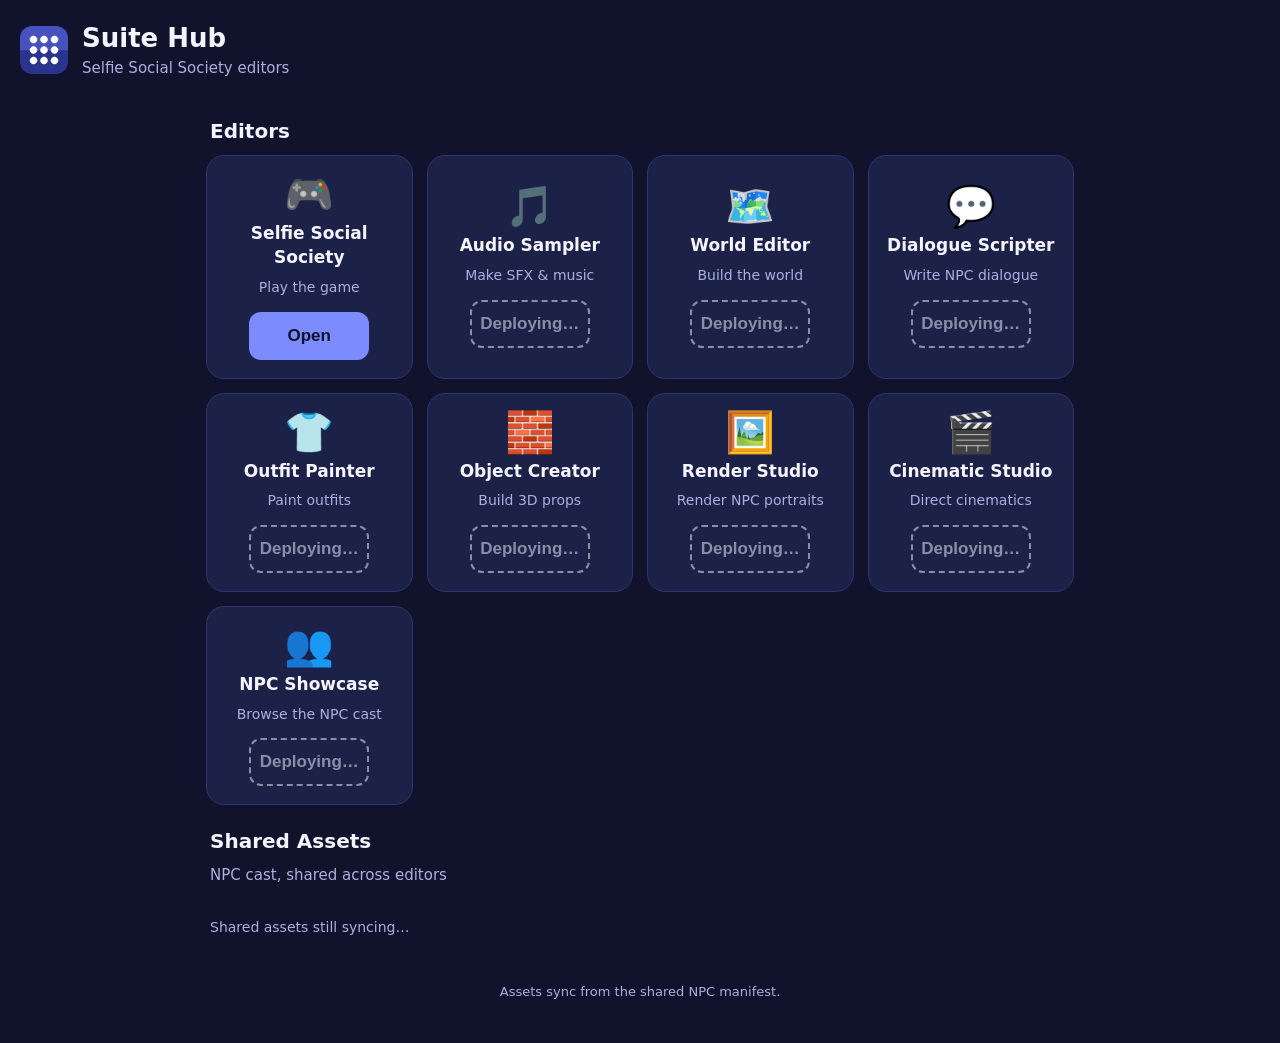
==== index.html @ 23fa48f7 "Suite Hub v1: launcher grid (registry.json), shared NPC asset shelf, PWA installable" ====
<!DOCTYPE html>
<html lang="en">
<head>
<meta charset="utf-8">
<meta name="viewport" content="width=device-width, initial-scale=1, viewport-fit=cover">
<title>Suite Hub</title>
<meta name="theme-color" content="#2b348c">
<meta name="description" content="Launcher for the Selfie Social Society editor suite.">
<link rel="manifest" href="./manifest.webmanifest">
<link rel="apple-touch-icon" href="./icons/apple-touch-icon.png">
<link rel="icon" type="image/png" sizes="192x192" href="./icons/icon-192.png">
<link rel="stylesheet" href="./styles.css">
</head>
<body>
<header class="hub-header">
  <img class="hub-logo" src="./icons/icon-192.png" alt="" width="48" height="48">
  <div>
    <h1>Suite Hub</h1>
    <p class="sub">Selfie Social Society editors</p>
  </div>
</header>

<main>
  <section aria-label="Editors">
    <h2>Editors</h2>
    <div id="launcher-grid" class="grid" role="list"></div>
  </section>

  <section aria-label="Shared assets">
    <h2>Shared Assets</h2>
    <p class="shelf-note">NPC cast, shared across editors</p>
    <div id="asset-shelf" class="shelf" role="list"></div>
    <p id="shelf-status" class="status" role="status"></p>
  </section>
</main>

<footer class="hub-footer">
  <p>Assets sync from the shared NPC manifest.</p>
</footer>

<script src="./app.js" defer></script>
<script>
if ("serviceWorker" in navigator) {
  window.addEventListener("load", function () {
    navigator.serviceWorker.register("./sw.js").catch(function () {});
  });
}
</script>
</body>
</html>
---- styles.css ----
:root {
  --bg: #10132b;
  --card: #1c2148;
  --card-edge: #2e3570;
  --text: #f4f5ff;
  --muted: #aab0e0;
  --accent: #7c8cff;
  --pending: #8a8fa8;
  --radius: 18px;
}
* { box-sizing: border-box; }
html, body { margin: 0; padding: 0; }
body {
  background: var(--bg);
  color: var(--text);
  font-family: system-ui, -apple-system, "Segoe UI", sans-serif;
  font-size: 18px;
  line-height: 1.4;
  min-height: 100vh;
  -webkit-text-size-adjust: 100%;
}
.hub-header {
  display: flex;
  align-items: center;
  gap: 14px;
  padding: 20px 20px 8px;
}
.hub-logo { border-radius: 12px; }
.hub-header h1 { margin: 0; font-size: 26px; }
.sub { margin: 2px 0 0; color: var(--muted); font-size: 15px; }
main { padding: 8px 16px 32px; max-width: 900px; margin: 0 auto; }
h2 { font-size: 20px; margin: 22px 4px 10px; }
.grid {
  display: grid;
  grid-template-columns: repeat(auto-fill, minmax(150px, 1fr));
  gap: 14px;
}
.card {
  background: var(--card);
  border: 1px solid var(--card-edge);
  border-radius: var(--radius);
  padding: 18px 14px;
  text-align: center;
  min-height: 150px;
  display: flex;
  flex-direction: column;
  align-items: center;
  justify-content: center;
  gap: 8px;
}
.card .emoji { font-size: 40px; line-height: 1; }
.card .name { font-weight: 700; font-size: 17px; }
.card .purpose { color: var(--muted); font-size: 14px; }
.card button {
  margin-top: 6px;
  min-height: 48px;
  min-width: 120px;
  font-size: 17px;
  font-weight: 700;
  border: 0;
  border-radius: 12px;
  background: var(--accent);
  color: #10132b;
  cursor: pointer;
}
.card.pending button {
  background: transparent;
  border: 2px dashed var(--pending);
  color: var(--pending);
  cursor: default;
}
.shelf-note { color: var(--muted); font-size: 15px; margin: 0 4px 10px; }
.shelf {
  display: flex;
  gap: 12px;
  overflow-x: auto;
  padding: 4px 4px 12px;
  -webkit-overflow-scrolling: touch;
}
.npc {
  flex: 0 0 auto;
  width: 118px;
  background: var(--card);
  border: 1px solid var(--card-edge);
  border-radius: 14px;
  padding: 10px 8px;
  text-align: center;
}
.npc img {
  width: 96px;
  height: 96px;
  border-radius: 50%;
  object-fit: cover;
  background: #0b0e22;
  display: block;
  margin: 0 auto 8px;
}
.npc .face-fallback {
  width: 96px;
  height: 96px;
  border-radius: 50%;
  background: #2b348c;
  color: #fff;
  font-size: 38px;
  font-weight: 800;
  display: flex;
  align-items: center;
  justify-content: center;
  margin: 0 auto 8px;
}
.npc .npc-name { font-size: 14px; font-weight: 700; }
.npc .npc-role { font-size: 12px; color: var(--muted); }
.status { color: var(--muted); font-size: 14px; margin: 6px 4px 0; min-height: 20px; }
.hub-footer { text-align: center; color: var(--muted); font-size: 13px; padding: 0 16px 28px; }
@media (min-width: 640px) {
  .grid { grid-template-columns: repeat(auto-fill, minmax(180px, 1fr)); }
}
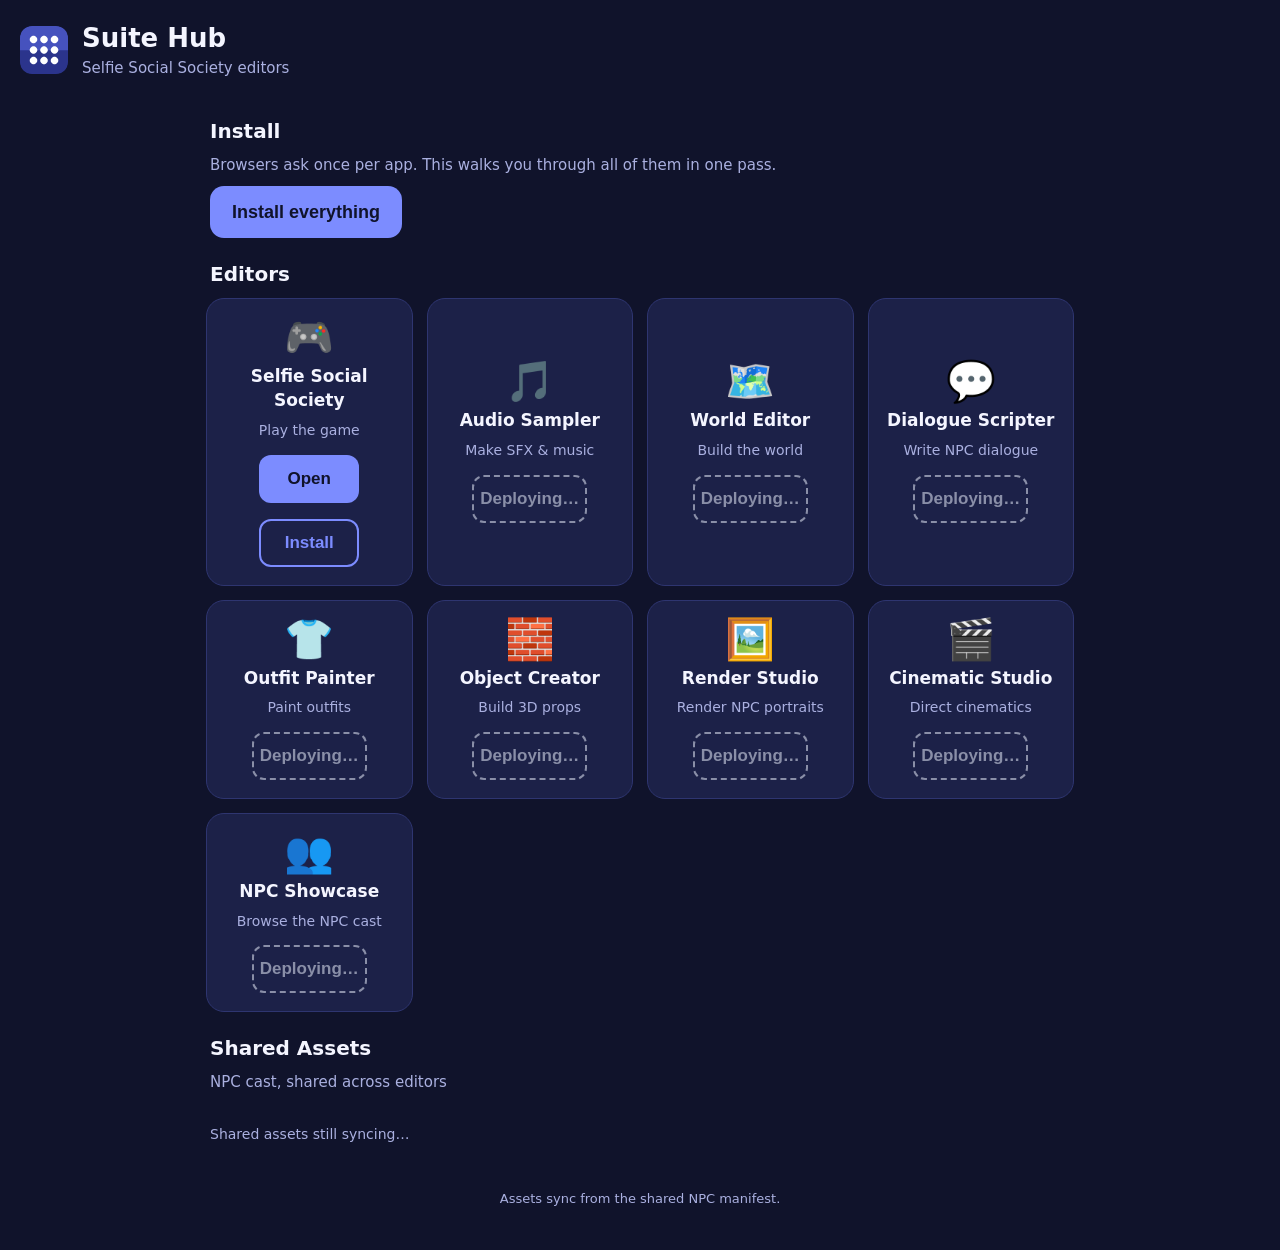
==== commit eeafa9f2: "Hub as installer: per-app install buttons, guided install-everything flow, installed-state detection" ====
--- a/index.html
+++ b/index.html
@@ -5,7 +5,7 @@
 <meta name="viewport" content="width=device-width, initial-scale=1, viewport-fit=cover">
 <title>Suite Hub</title>
 <meta name="theme-color" content="#2b348c">
-<meta name="description" content="Launcher for the Selfie Social Society editor suite.">
+<meta name="description" content="Launcher and installer for the Selfie Social Society editor suite.">
 <link rel="manifest" href="./manifest.webmanifest">
 <link rel="apple-touch-icon" href="./icons/apple-touch-icon.png">
 <link rel="icon" type="image/png" sizes="192x192" href="./icons/icon-192.png">
@@ -21,6 +21,26 @@
 </header>
 
 <main>
+  <section aria-label="Install">
+    <h2>Install</h2>
+    <p class="shelf-note">Browsers ask once per app. This walks you through all of them in one pass.</p>
+    <div class="install-actions">
+      <button id="install-hub-btn" class="primary hidden">Install Hub</button>
+      <button id="install-all-btn" class="primary">Install everything</button>
+    </div>
+    <div id="install-flow" class="install-flow hidden" aria-live="polite">
+      <p id="install-progress" class="status"></p>
+      <p id="install-current" class="install-current"></p>
+      <div class="install-actions">
+        <button id="install-open-btn" class="primary">Open app</button>
+        <button id="install-done-btn">Installed — next</button>
+        <button id="install-skip-btn" class="ghost">Skip</button>
+        <button id="install-cancel-btn" class="ghost">Stop</button>
+      </div>
+      <p id="install-hint" class="status"></p>
+    </div>
+  </section>
+
   <section aria-label="Editors">
     <h2>Editors</h2>
     <div id="launcher-grid" class="grid" role="list"></div>
--- a/styles.css
+++ b/styles.css
@@ -54,7 +54,7 @@
 .card button {
   margin-top: 6px;
   min-height: 48px;
-  min-width: 120px;
+  min-width: 100px;
   font-size: 17px;
   font-weight: 700;
   border: 0;
@@ -63,6 +63,62 @@
   color: #10132b;
   cursor: pointer;
 }
+.card button.secondary {
+  background: transparent;
+  border: 2px solid var(--accent);
+  color: var(--accent);
+}
+.card-actions {
+  display: flex;
+  gap: 10px;
+  flex-wrap: wrap;
+  justify-content: center;
+}
+.installed-badge {
+  display: inline-flex;
+  align-items: center;
+  min-height: 48px;
+  padding: 0 14px;
+  font-size: 16px;
+  font-weight: 700;
+  color: #9fe8b6;
+}
+.install-actions {
+  display: flex;
+  gap: 12px;
+  flex-wrap: wrap;
+  margin: 4px 4px 0;
+}
+.install-actions .primary {
+  min-height: 52px;
+  padding: 0 22px;
+  font-size: 18px;
+  font-weight: 700;
+  border: 0;
+  border-radius: 14px;
+  background: var(--accent);
+  color: #10132b;
+  cursor: pointer;
+}
+.install-actions .ghost {
+  min-height: 52px;
+  padding: 0 18px;
+  font-size: 16px;
+  border: 2px solid var(--card-edge);
+  border-radius: 14px;
+  background: transparent;
+  color: var(--muted);
+  cursor: pointer;
+}
+.install-flow {
+  margin-top: 14px;
+  background: var(--card);
+  border: 1px solid var(--card-edge);
+  border-radius: var(--radius);
+  padding: 16px;
+}
+.install-current { font-size: 20px; font-weight: 700; margin: 6px 4px; }
+.hidden { display: none !important; }
 .card.pending button {
   background: transparent;
   border: 2px dashed var(--pending);
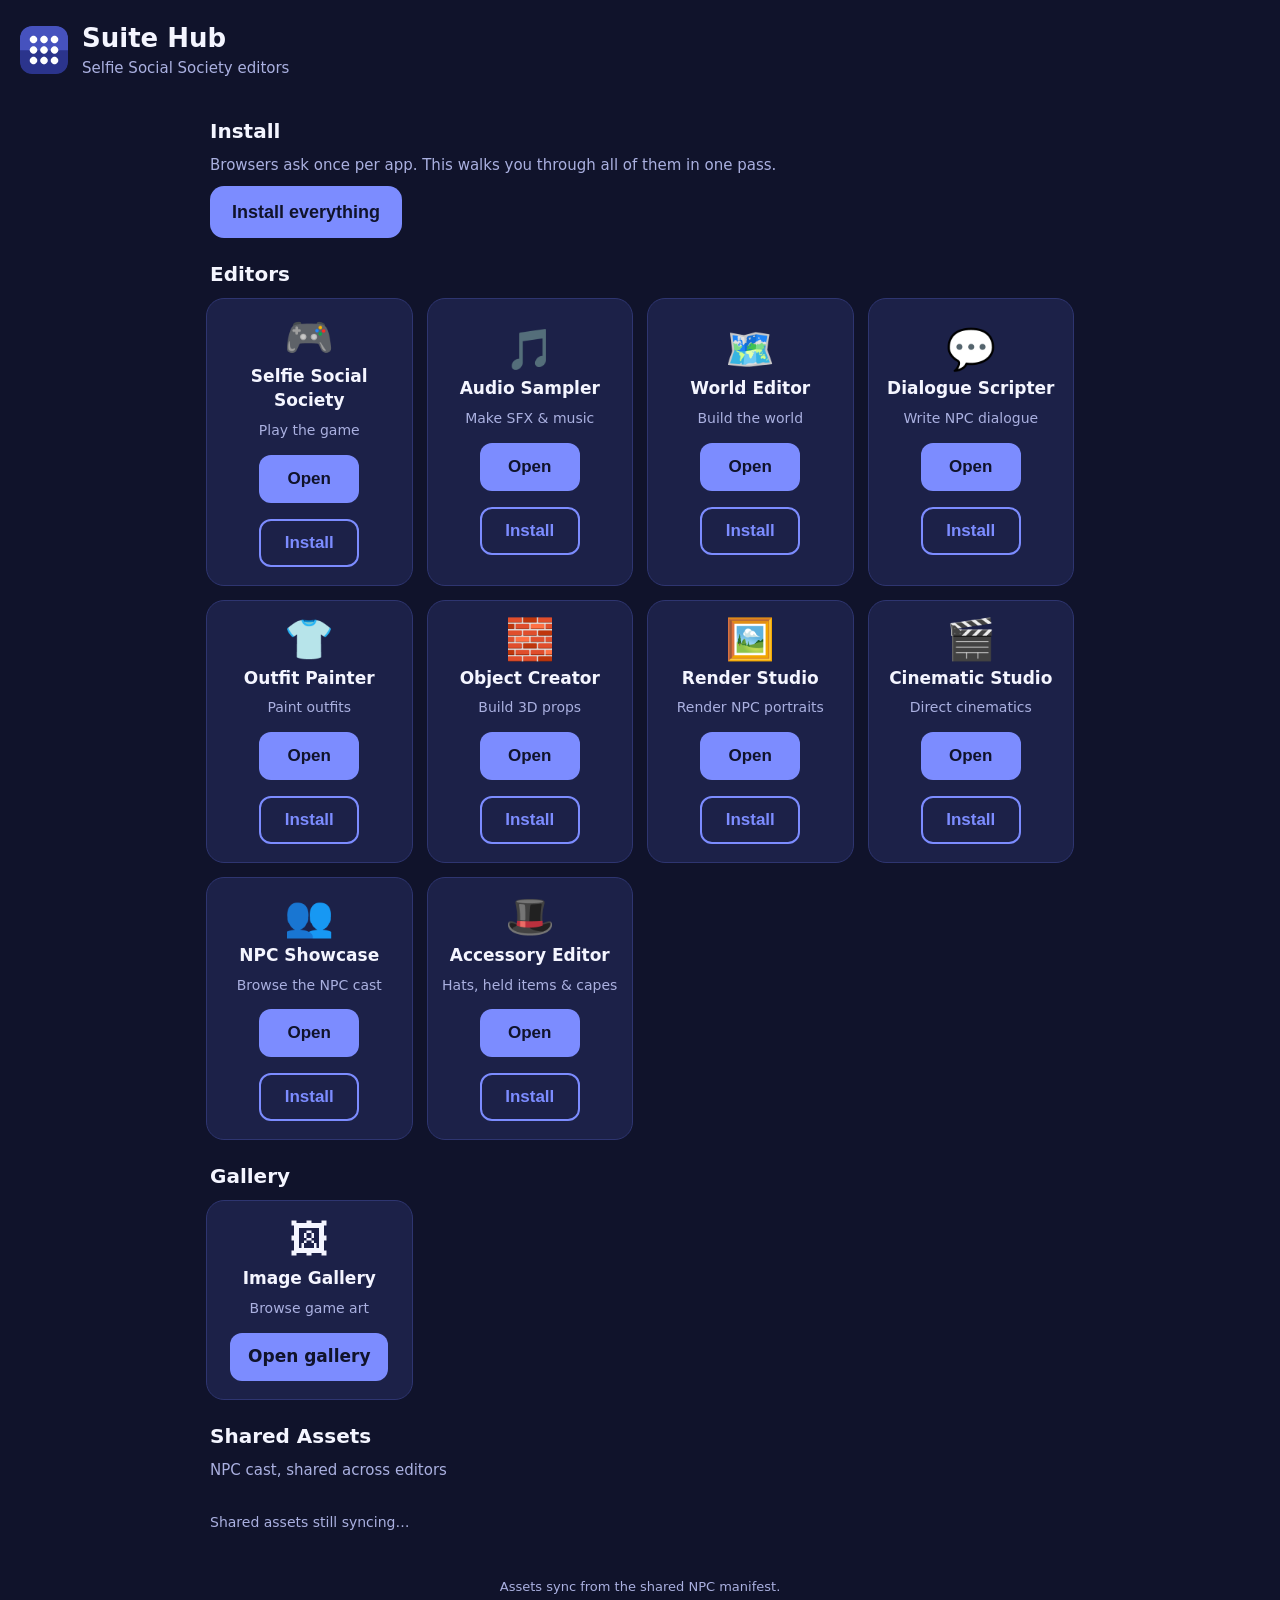
==== commit d43e89c9: "Add Image Gallery of the game's image files - New gallery.html + gallery-data.json: 246 real image f" ====
--- a/index.html
+++ b/index.html
@@ -46,6 +46,18 @@
     <div id="launcher-grid" class="grid" role="list"></div>
   </section>
 
+  <section aria-label="Gallery">
+    <h2>Gallery</h2>
+    <div class="grid" role="list">
+      <div class="card" role="listitem">
+        <div class="emoji" aria-hidden="true">&#128444;</div>
+        <div class="name">Image Gallery</div>
+        <div class="purpose">Browse game art</div>
+        <a class="btn" href="./gallery.html">Open gallery</a>
+      </div>
+    </div>
+  </section>
+
   <section aria-label="Shared assets">
     <h2>Shared Assets</h2>
     <p class="shelf-note">NPC cast, shared across editors</p>
--- a/styles.css
+++ b/styles.css
@@ -62,6 +62,21 @@
   background: var(--accent);
   color: #10132b;
   cursor: pointer;
+}
+.card a.btn {
+  display: inline-flex;
+  align-items: center;
+  justify-content: center;
+  margin-top: 6px;
+  min-height: 48px;
+  min-width: 100px;
+  padding: 0 18px;
+  border-radius: 12px;
+  background: var(--accent);
+  color: #10132b;
+  font-size: 17px;
+  font-weight: 700;
+  text-decoration: none;
 }
 .card button.secondary {
   background: transparent;
